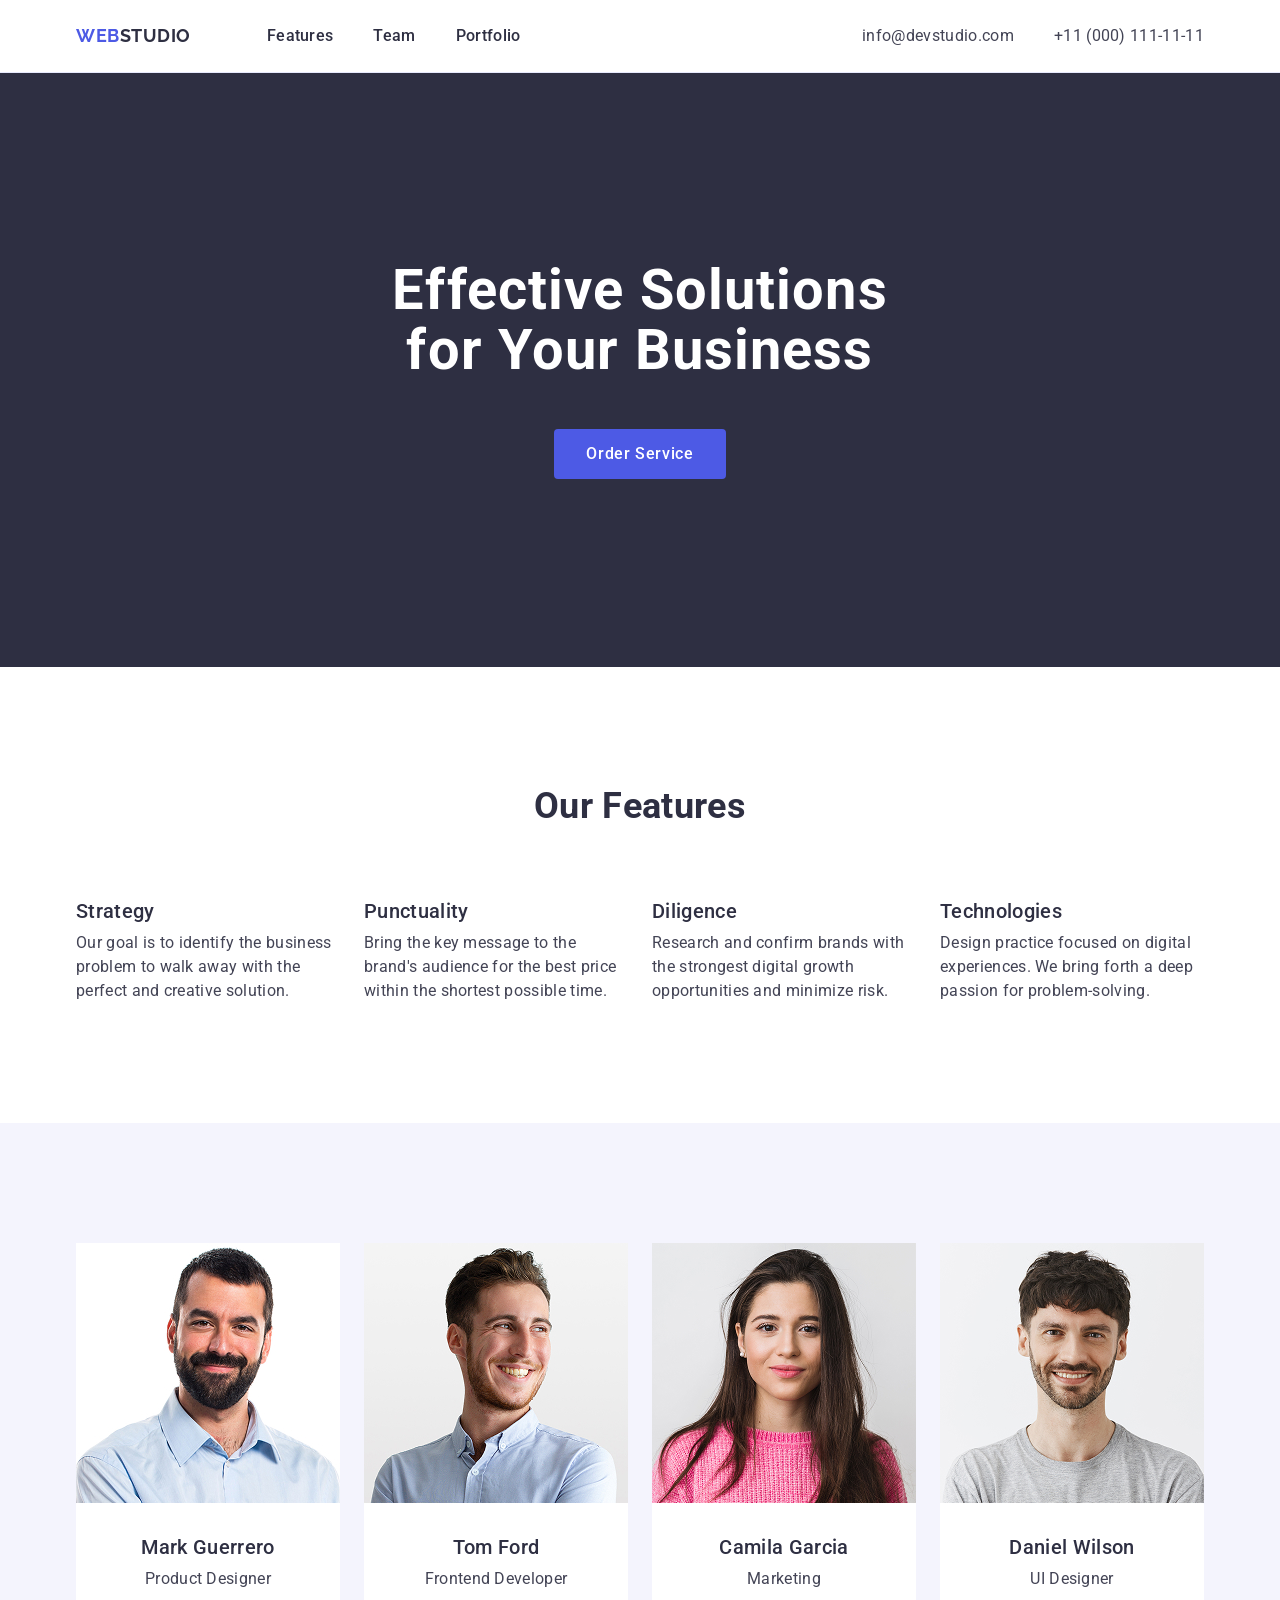
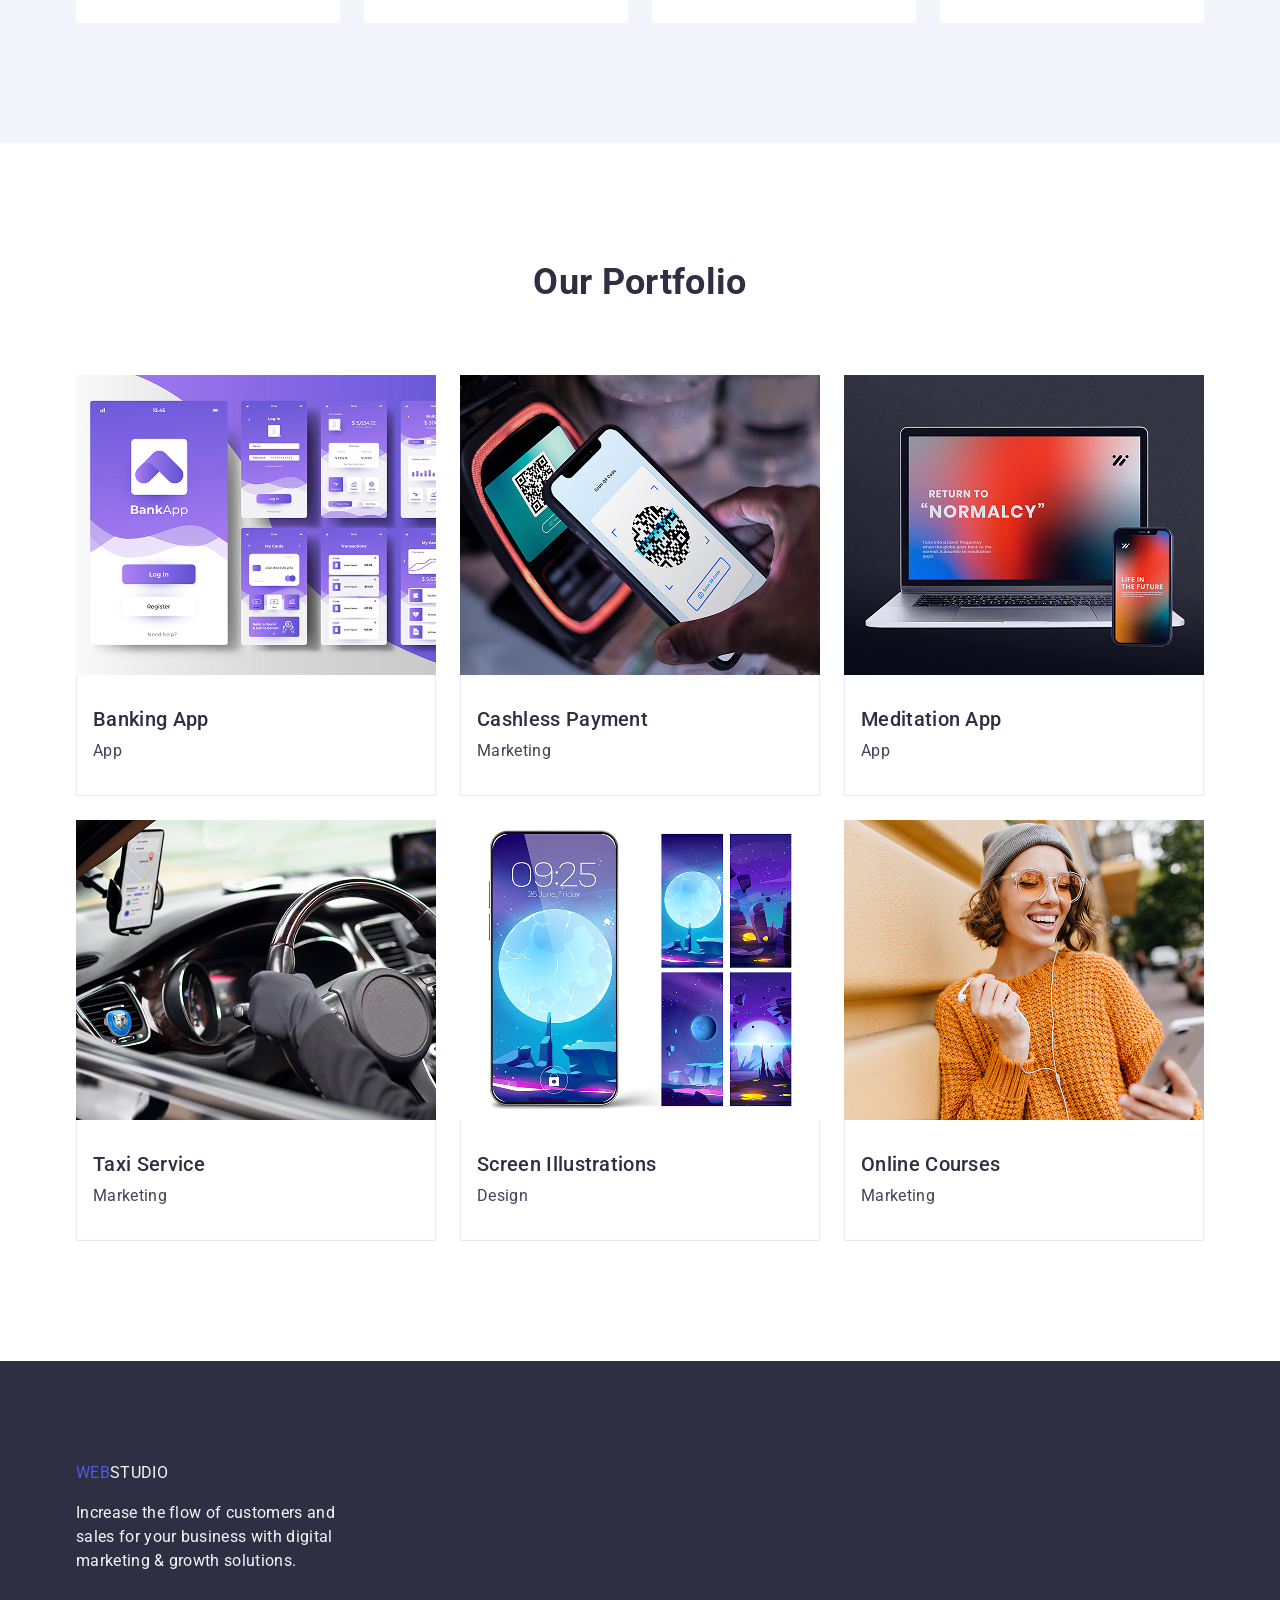
==== index.html @ a08e990a "Initial commit" ====
<!doctype html>
<html lang="en">
  <head>
    <meta charset="UTF-8" />
    <meta name="viewport" content="width=device-width, initial-scale=1.0" />
    <title>WebStudio</title>
    <link rel="preconnect" href="https://fonts.googleapis.com" />
    <link rel="preconnect" href="https://fonts.gstatic.com" crossorigin />
    <link
      href="https://fonts.googleapis.com/css2?family=Raleway:wght@700&family=Roboto:wght@400;500;700&display=swap"
      rel="stylesheet"
    />
    <link
      rel="stylesheet"
      href="https://cdnjs.cloudflare.com/ajax/libs/modern-normalize/3.0.1/modern-normalize.min.css"
      integrity="sha512-q6WgHqiHlKyOqslT/lgBgodhd03Wp4BEqKeW6nNtlOY4quzyG3VoQKFrieaCeSnuVseNKRGpGeDU3qPmabCANg=="
      crossorigin="anonymous"
      referrerpolicy="no-referrer"
    />
    <link rel="stylesheet" href="./css/main.css" />
  </head>
  <body>
    <header class="header" id="header">
      <div class="container">
        <a class="logo" href="./index.html">
          <span class="logo-accent">Web</span>STUDIO</a
        >
        <nav class="main-nav">
          <ul class="main-nav-list">
            <li class="main-nav-item">
              <a class="main-nav-link" href="#features">Features</a>
            </li>
            <li class="main-nav-item">
              <a class="main-nav-link" href="#team">Team</a>
            </li>
            <li class="main-nav-item">
              <a class="main-nav-link" href="#portfolio">Portfolio</a>
            </li>
          </ul>
        </nav>
        <address class="contacts">
          <ul class="contacts-list">
            <li class="contacts-item">
              <a class="contacts-link" href="mailto:info@devstudio.com"
                >info@devstudio.com</a
              >
            </li>
            <li class="contacts-item">
              <a class="contacts-link" href="tel:+110001111111"
                >+11 (000) 111-11-11</a
              >
            </li>
          </ul>
        </address>
      </div>
    </header>
    <main>
      <!-- Hero section-->
      <section class="section hero" id="hero">
        <div class="container">
          <h1 class="hero-title">Effective Solutions for Your Business</h1>
          <button class="btn" type="button">Order Service</button>
        </div>
      </section>

      <!-- Features section-->
      <section class="section features" id="features">
        <div class="container">
          <h2 class="features-title">Our Features</h2>
          <ul class="features-list">
            <li class="features-item">
              <h3 class="card-title">Strategy</h3>
              <p class="card-text">
                Our goal is to identify the business problem to walk away with
                the perfect and creative solution.
              </p>
            </li>
            <li class="features-item">
              <h3 class="card-title">Punctuality</h3>
              <p class="card-text">
                Bring the key message to the brand's audience for the best price
                within the shortest possible time.
              </p>
            </li>
            <li class="features-item">
              <h3 class="card-title">Diligence</h3>
              <p class="card-text">
                Research and confirm brands with the strongest digital growth
                opportunities and minimize risk.
              </p>
            </li>
            <li class="features-item">
              <h3 class="card-title">Technologies</h3>
              <p class="card-text">
                Design practice focused on digital experiences. We bring forth a
                deep passion for problem-solving.
              </p>
            </li>
          </ul>
        </div>
      </section>

      <!-- Team section-->
      <section class="section team" id="team">
        <div class="container">
          <h2 class="sr-only">Our Team</h2>
          <ul class="team-list">
            <li class="team-item">
              <img
                src="./images/team-1.jpg"
                alt="Mark Guerrero"
                width="264"
                height="260"
              />
              <div class="team-card-content">
                <h3 class="card-title">Mark Guerrero</h3>
                <p class="card-text">Product Designer</p>
              </div>
            </li>
            <li class="team-item">
              <img
                src="./images/team-2.jpg"
                alt="Tom Ford"
                width="264"
                height="260"
              />
              <div class="team-card-content">
                <h3 class="card-title">Tom Ford</h3>
                <p class="card-text">Frontend Developer</p>
              </div>
            </li>
            <li class="team-item">
              <img
                src="./images/team-3.jpg"
                alt="Camila Garcia"
                width="264"
                height="260"
              />
              <div class="team-card-content">
                <h3 class="card-title">Camila Garcia</h3>
                <p class="card-text">Marketing</p>
              </div>
            </li>
            <li class="team-item">
              <img
                src="./images/team-4.jpg"
                alt="Daniel Wilson"
                width="264"
                height="260"
              />
              <div class="team-card-content">
                <h3 class="card-title">Daniel Wilson</h3>
                <p class="card-text">UI Designer</p>
              </div>
            </li>
          </ul>
        </div>
      </section>
      <section class="section portfolio" id="portfolio">
        <div class="container">
          <h2 class="section-title">Our Portfolio</h2>
          <ul class="portfolio-list">
            <li class="portfolio-item">
              <img
                src="./images/portfolio-1.jpg"
                alt="Banking app interface"
                width="360"
                height="300"
              />
              <div class="portfolio-card-content">
                <h3 class="card-title">Banking App</h3>
                <p class="card-text">App</p>
              </div>
            </li>
            <li class="portfolio-item">
              <img
                src="./images/portfolio-2.jpg"
                alt="Cashless payment by smartphone"
                width="360"
                height="300"
              />
              <div class="portfolio-card-content">
                <h3 class="card-title">Cashless Payment</h3>
                <p class="card-text">Marketing</p>
              </div>
            </li>
            <li class="portfolio-item">
              <img
                src="./images/portfolio-3.jpg"
                alt="App displayed on a laptop and smartphone"
                width="360"
                height="300"
              />
              <div class="portfolio-card-content">
                <h3 class="card-title">Meditation App</h3>
                <p class="card-text">App</p>
              </div>
            </li>
            <li class="portfolio-item">
              <img
                src="./images/portfolio-4.jpg"
                alt="Driver using a navigation app"
                width="360"
                height="300"
              />
              <div class="portfolio-card-content">
                <h3 class="card-title">Taxi Service</h3>
                <p class="card-text">Marketing</p>
              </div>
            </li>
            <li class="portfolio-item">
              <img
                src="./images/portfolio-5.jpg"
                alt="Smartphone screen illustrations"
                width="360"
                height="300"
              />
              <div class="portfolio-card-content">
                <h3 class="card-title">Screen Illustrations</h3>
                <p class="card-text">Design</p>
              </div>
            </li>
            <li class="portfolio-item">
              <img
                src="./images/portfolio-6.jpg"
                alt="Woman listening to an online course"
                width="360"
                height="300"
              />
              <div class="portfolio-card-content">
                <h3 class="card-title">Online Courses</h3>
                <p class="card-text">Marketing</p>
              </div>
            </li>
          </ul>
        </div>
      </section>
    </main>
    <footer class="footer" id="footer">
      <div class="container">
        <a href="./index.html" class="logo-footer">
          <span class="logo-accent">Web</span>STUDIO
        </a>
        <p class="footer-text">
          Increase the flow of customers and sales for your business with
          digital marketing &amp; growth solutions.
        </p>
      </div>
    </footer>
  </body>
</html>
---- css/main.css ----
@import "./common.css";
@import "./header.css";
@import "./hero.css";
@import "./features.css";
@import "./team.css";
@import "./portfolio.css";
@import "./footer.css";
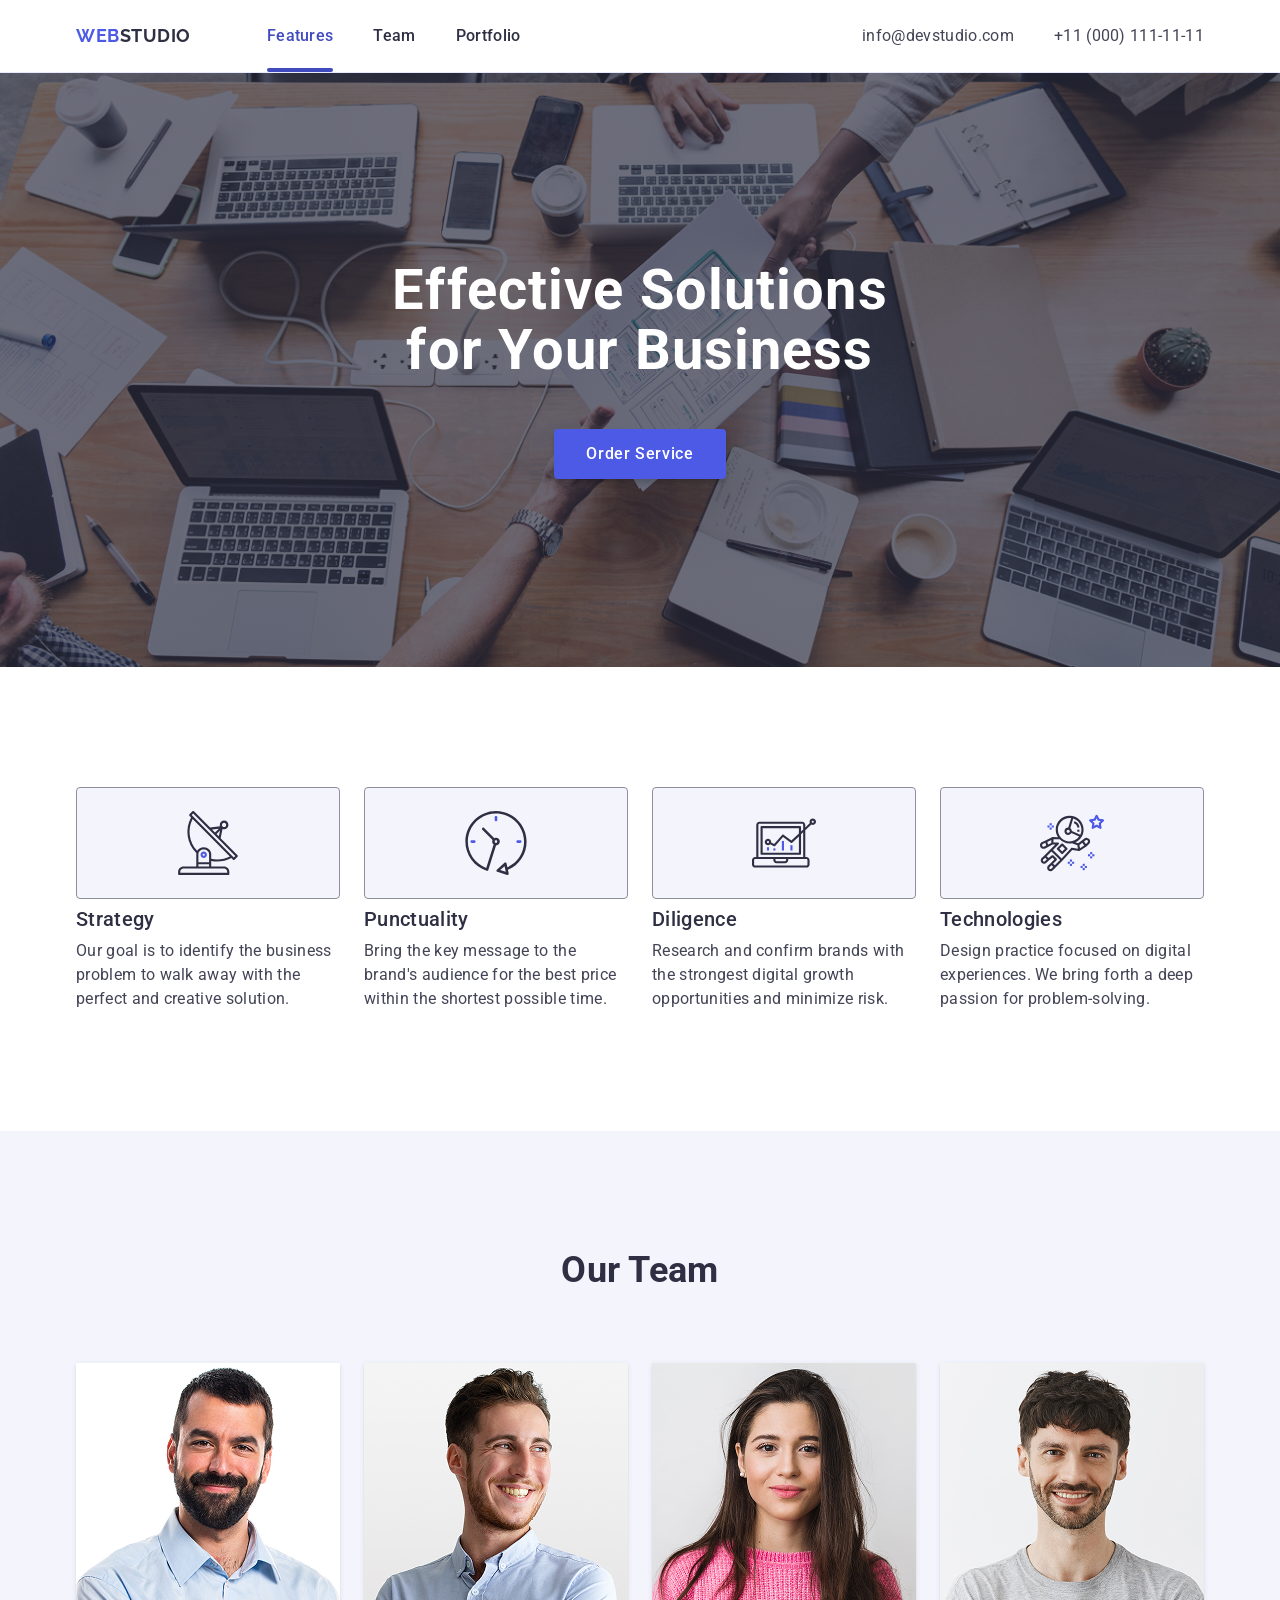
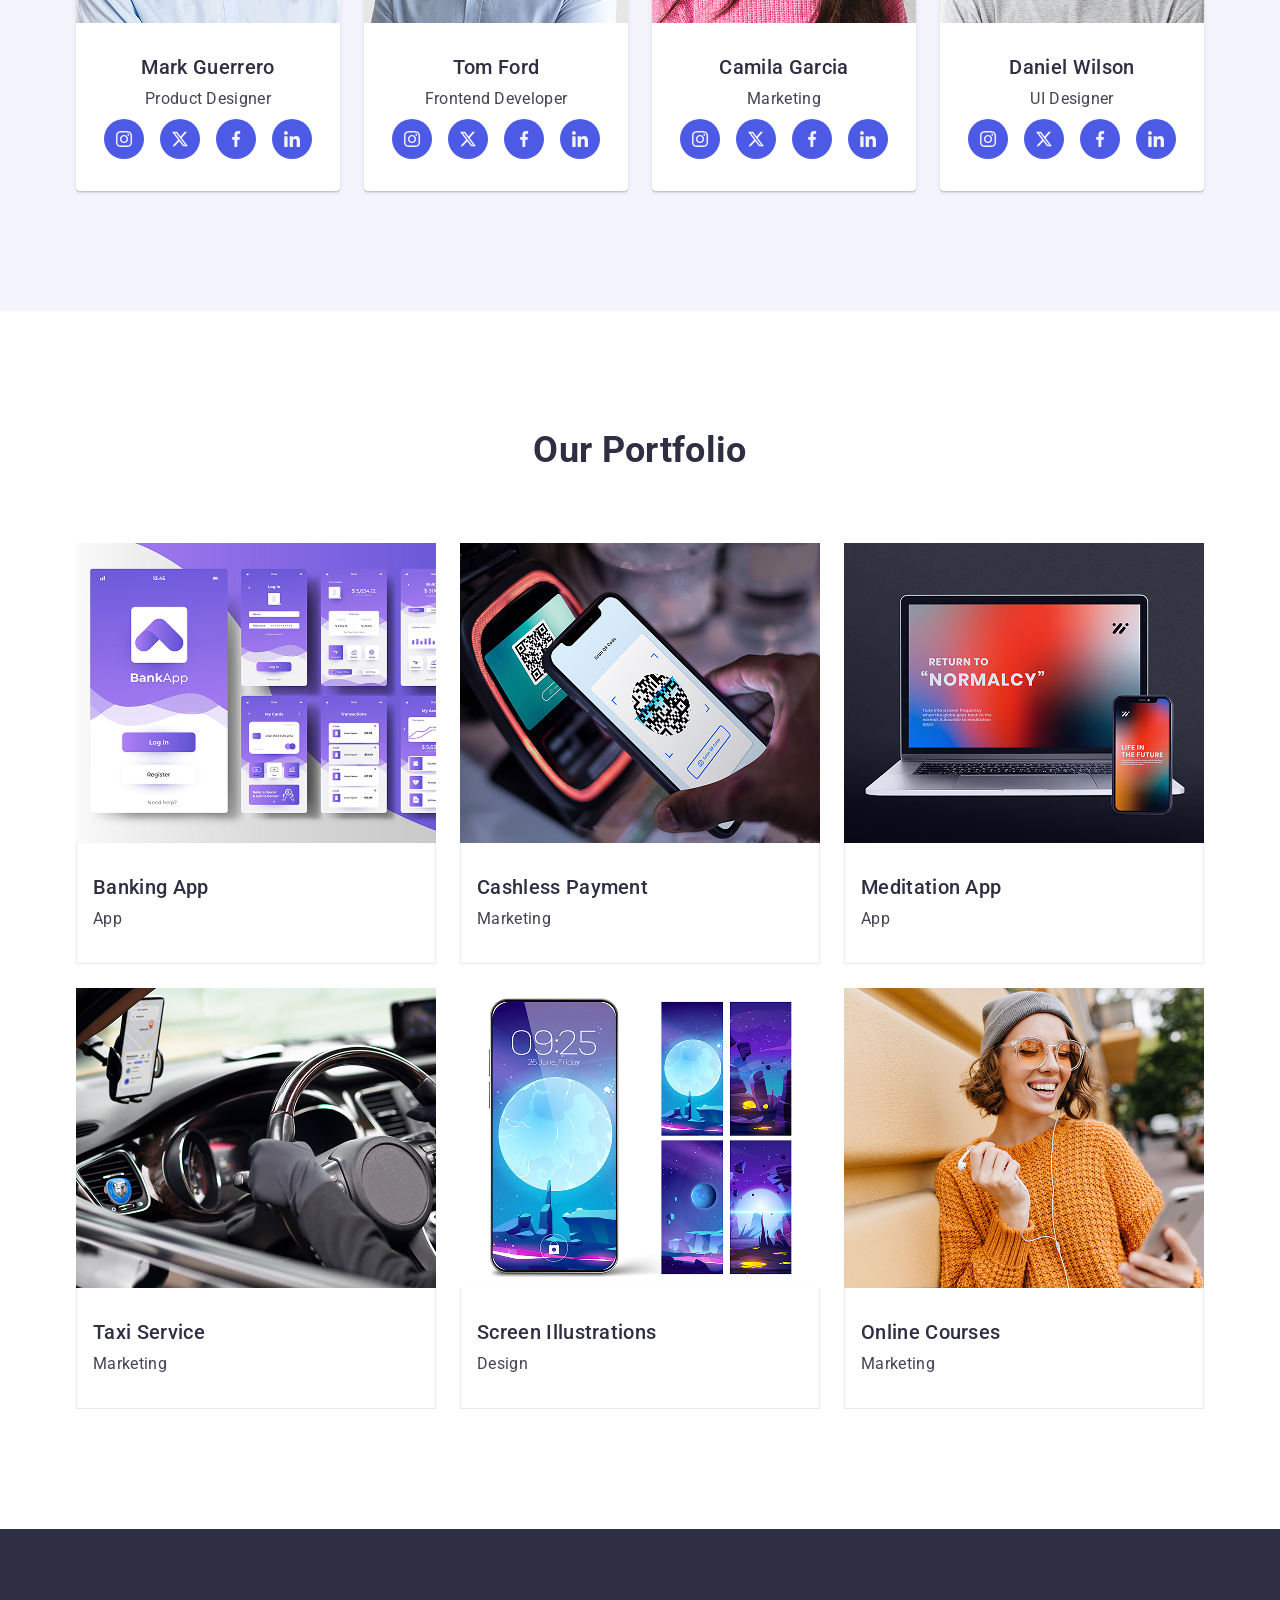
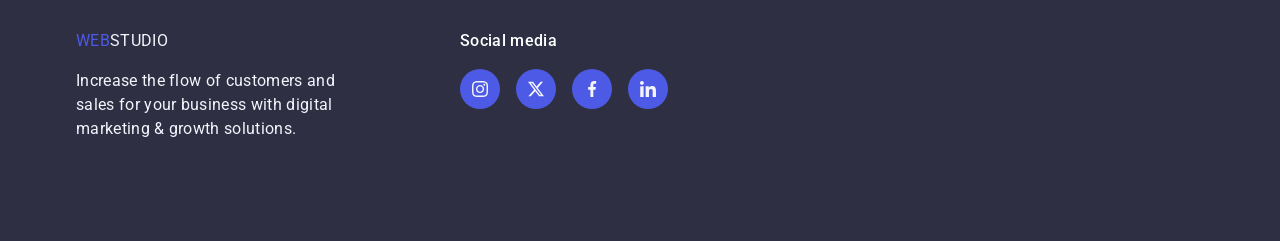
==== commit ac27f2de: "change file" ====
--- a/index.html
+++ b/index.html
@@ -28,7 +28,7 @@
         <nav class="main-nav">
           <ul class="main-nav-list">
             <li class="main-nav-item">
-              <a class="main-nav-link" href="#features">Features</a>
+              <a class="main-nav-link current" href="#features">Features</a>
             </li>
             <li class="main-nav-item">
               <a class="main-nav-link" href="#team">Team</a>
@@ -66,9 +66,14 @@
       <!-- Features section-->
       <section class="section features" id="features">
         <div class="container">
-          <h2 class="features-title">Our Features</h2>
+          <h2 class="sr-only">Our Features</h2>
           <ul class="features-list">
             <li class="features-item">
+              <div class="features-icon-box">
+                <svg class="antena-icon" width="64" height="64">
+                  <use href="./images/icons.svg#antena"></use>
+                </svg>
+              </div>
               <h3 class="card-title">Strategy</h3>
               <p class="card-text">
                 Our goal is to identify the business problem to walk away with
@@ -76,6 +81,11 @@
               </p>
             </li>
             <li class="features-item">
+              <div class="features-icon-box">
+                <svg class="clock-icon" width="64" height="64">
+                  <use href="./images/icons.svg#clock"></use>
+                </svg>
+              </div>
               <h3 class="card-title">Punctuality</h3>
               <p class="card-text">
                 Bring the key message to the brand's audience for the best price
@@ -83,13 +93,24 @@
               </p>
             </li>
             <li class="features-item">
+              <div class="features-icon-box">
+                <svg class="diagram-icon" width="64" height="64">
+                  <use href="./images/icons.svg#diagram"></use>
+                </svg>
+              </div>
               <h3 class="card-title">Diligence</h3>
               <p class="card-text">
                 Research and confirm brands with the strongest digital growth
                 opportunities and minimize risk.
               </p>
             </li>
+
             <li class="features-item">
+              <div class="features-icon-box">
+                <svg class="astronaut-icon" width="64" height="64">
+                  <use href="./images/icons.svg#astronaut"></use>
+                </svg>
+              </div>
               <h3 class="card-title">Technologies</h3>
               <p class="card-text">
                 Design practice focused on digital experiences. We bring forth a
@@ -103,7 +124,7 @@
       <!-- Team section-->
       <section class="section team" id="team">
         <div class="container">
-          <h2 class="sr-only">Our Team</h2>
+          <h2 class="section-title">Our Team</h2>
           <ul class="team-list">
             <li class="team-item">
               <img
@@ -115,6 +136,36 @@
               <div class="team-card-content">
                 <h3 class="card-title">Mark Guerrero</h3>
                 <p class="card-text">Product Designer</p>
+                <ul class="socials-list">
+                  <li>
+                    <a class="socials-link" href="#">
+                      <svg class="socials-icon" width="40" height="40">
+                        <use href="./images/icons.svg#Link"></use>
+                      </svg>
+                    </a>
+                  </li>
+                  <li>
+                    <a class="socials-link" href="#">
+                      <svg class="socials-icon" width="40" height="40">
+                        <use href="./images/icons.svg#Link-1"></use>
+                      </svg>
+                    </a>
+                  </li>
+                  <li>
+                    <a class="socials-link" href="#">
+                      <svg class="socials-icon" width="40" height="40">
+                        <use href="./images/icons.svg#Link-2"></use>
+                      </svg>
+                    </a>
+                  </li>
+                  <li>
+                    <a class="socials-link" href="#">
+                      <svg class="socials-icon" width="40" height="40">
+                        <use href="./images/icons.svg#Link-3"></use>
+                      </svg>
+                    </a>
+                  </li>
+                </ul>
               </div>
             </li>
             <li class="team-item">
@@ -127,6 +178,36 @@
               <div class="team-card-content">
                 <h3 class="card-title">Tom Ford</h3>
                 <p class="card-text">Frontend Developer</p>
+                <ul class="socials-list">
+                  <li>
+                    <a class="socials-link" href="#">
+                      <svg class="socials-icon" width="40" height="40">
+                        <use href="./images/icons.svg#Link"></use>
+                      </svg>
+                    </a>
+                  </li>
+                  <li>
+                    <a class="socials-link" href="#">
+                      <svg class="socials-icon" width="40" height="40">
+                        <use href="./images/icons.svg#Link-1"></use>
+                      </svg>
+                    </a>
+                  </li>
+                  <li>
+                    <a class="socials-link" href="#">
+                      <svg class="socials-icon" width="40" height="40">
+                        <use href="./images/icons.svg#Link-2"></use>
+                      </svg>
+                    </a>
+                  </li>
+                  <li>
+                    <a class="socials-link" href="#">
+                      <svg class="socials-icon" width="40" height="40">
+                        <use href="./images/icons.svg#Link-3"></use>
+                      </svg>
+                    </a>
+                  </li>
+                </ul>
               </div>
             </li>
             <li class="team-item">
@@ -139,6 +220,36 @@
               <div class="team-card-content">
                 <h3 class="card-title">Camila Garcia</h3>
                 <p class="card-text">Marketing</p>
+                <ul class="socials-list">
+                  <li>
+                    <a class="socials-link" href="#">
+                      <svg class="socials-icon" width="40" height="40">
+                        <use href="./images/icons.svg#Link"></use>
+                      </svg>
+                    </a>
+                  </li>
+                  <li>
+                    <a class="socials-link" href="#">
+                      <svg class="socials-icon" width="40" height="40">
+                        <use href="./images/icons.svg#Link-1"></use>
+                      </svg>
+                    </a>
+                  </li>
+                  <li>
+                    <a class="socials-link" href="#">
+                      <svg class="socials-icon" width="40" height="40">
+                        <use href="./images/icons.svg#Link-2"></use>
+                      </svg>
+                    </a>
+                  </li>
+                  <li>
+                    <a class="socials-link" href="#">
+                      <svg class="socials-icon" width="40" height="40">
+                        <use href="./images/icons.svg#Link-3"></use>
+                      </svg>
+                    </a>
+                  </li>
+                </ul>
               </div>
             </li>
             <li class="team-item">
@@ -151,6 +262,36 @@
               <div class="team-card-content">
                 <h3 class="card-title">Daniel Wilson</h3>
                 <p class="card-text">UI Designer</p>
+                <ul class="socials-list">
+                  <li>
+                    <a class="socials-link" href="#">
+                      <svg class="socials-icon" width="40" height="40">
+                        <use href="./images/icons.svg#Link"></use>
+                      </svg>
+                    </a>
+                  </li>
+                  <li>
+                    <a class="socials-link" href="#">
+                      <svg class="socials-icon" width="40" height="40">
+                        <use href="./images/icons.svg#Link-1"></use>
+                      </svg>
+                    </a>
+                  </li>
+                  <li>
+                    <a class="socials-link" href="#">
+                      <svg class="socials-icon" width="40" height="40">
+                        <use href="./images/icons.svg#Link-2"></use>
+                      </svg>
+                    </a>
+                  </li>
+                  <li>
+                    <a class="socials-link" href="#">
+                      <svg class="socials-icon" width="40" height="40">
+                        <use href="./images/icons.svg#Link-3"></use>
+                      </svg>
+                    </a>
+                  </li>
+                </ul>
               </div>
             </li>
           </ul>
@@ -161,72 +302,115 @@
           <h2 class="section-title">Our Portfolio</h2>
           <ul class="portfolio-list">
             <li class="portfolio-item">
-              <img
-                src="./images/portfolio-1.jpg"
-                alt="Banking app interface"
-                width="360"
-                height="300"
-              />
+              <div class="portfolio-image-wrapper">
+                <img
+                  src="./images/portfolio-1.jpg"
+                  alt="Banking app interface"
+                  width="360"
+                  height="300"
+                />
+
+                <p class="overlay">
+                  14 Stylish and User-Friendly App Design Concepts · Task
+                  Manager App · Calorie Tracker App · Exotic Fruit Ecommerce App
+                  · Cloud Storage App
+                </p>
+              </div>
               <div class="portfolio-card-content">
                 <h3 class="card-title">Banking App</h3>
                 <p class="card-text">App</p>
               </div>
             </li>
             <li class="portfolio-item">
-              <img
-                src="./images/portfolio-2.jpg"
-                alt="Cashless payment by smartphone"
-                width="360"
-                height="300"
-              />
+              <div class="portfolio-image-wrapper">
+                <img
+                  src="./images/portfolio-2.jpg"
+                  alt="Cashless payment by smartphone"
+                  width="360"
+                  height="300"
+                />
+                <p class="overlay">
+                  14 Stylish and User-Friendly App Design Concepts · Task
+                  Manager App · Calorie Tracker App · Exotic Fruit Ecommerce App
+                  · Cloud Storage App
+                </p>
+              </div>
               <div class="portfolio-card-content">
                 <h3 class="card-title">Cashless Payment</h3>
                 <p class="card-text">Marketing</p>
               </div>
             </li>
             <li class="portfolio-item">
-              <img
-                src="./images/portfolio-3.jpg"
-                alt="App displayed on a laptop and smartphone"
-                width="360"
-                height="300"
-              />
+              <div class="portfolio-image-wrapper">
+                <img
+                  src="./images/portfolio-3.jpg"
+                  alt="App displayed on a laptop and smartphone"
+                  width="360"
+                  height="300"
+                />
+                <p class="overlay">
+                  14 Stylish and User-Friendly App Design Concepts · Task
+                  Manager App · Calorie Tracker App · Exotic Fruit Ecommerce App
+                  · Cloud Storage App
+                </p>
+              </div>
               <div class="portfolio-card-content">
                 <h3 class="card-title">Meditation App</h3>
                 <p class="card-text">App</p>
               </div>
             </li>
             <li class="portfolio-item">
-              <img
-                src="./images/portfolio-4.jpg"
-                alt="Driver using a navigation app"
-                width="360"
-                height="300"
-              />
+              <div class="portfolio-image-wrapper">
+                <img
+                  src="./images/portfolio-4.jpg"
+                  alt="Driver using a navigation app"
+                  width="360"
+                  height="300"
+                />
+                <p class="overlay">
+                  14 Stylish and User-Friendly App Design Concepts · Task
+                  Manager App · Calorie Tracker App · Exotic Fruit Ecommerce App
+                  · Cloud Storage App
+                </p>
+              </div>
               <div class="portfolio-card-content">
                 <h3 class="card-title">Taxi Service</h3>
                 <p class="card-text">Marketing</p>
               </div>
             </li>
             <li class="portfolio-item">
-              <img
-                src="./images/portfolio-5.jpg"
-                alt="Smartphone screen illustrations"
-                width="360"
-                height="300"
-              />
+              <div class="portfolio-image-wrapper">
+                <img
+                  src="./images/portfolio-5.jpg"
+                  alt="Smartphone screen illustrations"
+                  width="360"
+                  height="300"
+                />
+                <p class="overlay">
+                  14 Stylish and User-Friendly App Design Concepts · Task
+                  Manager App · Calorie Tracker App · Exotic Fruit Ecommerce App
+                  · Cloud Storage App
+                </p>
+              </div>
               <div class="portfolio-card-content">
                 <h3 class="card-title">Screen Illustrations</h3>
                 <p class="card-text">Design</p>
               </div>
             </li>
             <li class="portfolio-item">
-              <img
-                src="./images/portfolio-6.jpg"
-                alt="Woman listening to an online course"
-                width="360"
-                height="300"
-              />
+              <div class="portfolio-image-wrapper">
+                <img
+                  src="./images/portfolio-6.jpg"
+                  alt="Woman listening to an online course"
+                  width="360"
+                  height="300"
+                />
+                <p class="overlay">
+                  14 Stylish and User-Friendly App Design Concepts · Task
+                  Manager App · Calorie Tracker App · Exotic Fruit Ecommerce App
+                  · Cloud Storage App
+                </p>
+              </div>
               <div class="portfolio-card-content">
                 <h3 class="card-title">Online Courses</h3>
                 <p class="card-text">Marketing</p>
@@ -238,13 +422,49 @@
     </main>
     <footer class="footer" id="footer">
       <div class="container">
-        <a href="./index.html" class="logo-footer">
-          <span class="logo-accent">Web</span>STUDIO
-        </a>
-        <p class="footer-text">
-          Increase the flow of customers and sales for your business with
-          digital marketing &amp; growth solutions.
-        </p>
+        <div class="footer-info">
+          <a href="./index.html" class="logo-footer">
+            <span class="logo-accent">Web</span>STUDIO
+          </a>
+          <p class="footer-text">
+            Increase the flow of customers and sales for your business with
+            digital marketing &amp; growth solutions.
+          </p>
+        </div>
+
+        <div class="footer-socials">
+          <h4 class="footer-socials-title">Social media</h4>
+          <ul class="socials-list">
+            <li>
+              <a class="footer-socials-link" href="#">
+                <svg class="footer-socials-icon" width="40" height="40">
+                  <use href="./images/icons.svg#Link"></use>
+                </svg>
+              </a>
+            </li>
+            <li>
+              <a class="footer-socials-link" href="#">
+                <svg class="footer-socials-icon" width="40" height="40">
+                  <use href="./images/icons.svg#Link-1"></use>
+                </svg>
+              </a>
+            </li>
+            <li>
+              <a class="footer-socials-link" href="#">
+                <svg class="footer-socials-icon" width="40" height="40">
+                  <use href="./images/icons.svg#Link-2"></use>
+                </svg>
+              </a>
+            </li>
+            <li>
+              <a class="footer-socials-link" href="#">
+                <svg class="footer-socials-icon" width="40" height="40">
+                  <use href="./images/icons.svg#Link-3"></use>
+                </svg>
+              </a>
+            </li>
+          </ul>
+        </div>
       </div>
     </footer>
   </body>
--- a/css/main.css
+++ b/css/main.css
@@ -3,5 +3,6 @@
 @import "./hero.css";
 @import "./features.css";
 @import "./team.css";
-@import "./portfolio.css";
 @import "./footer.css";
+
+@import "./portfolio.css";
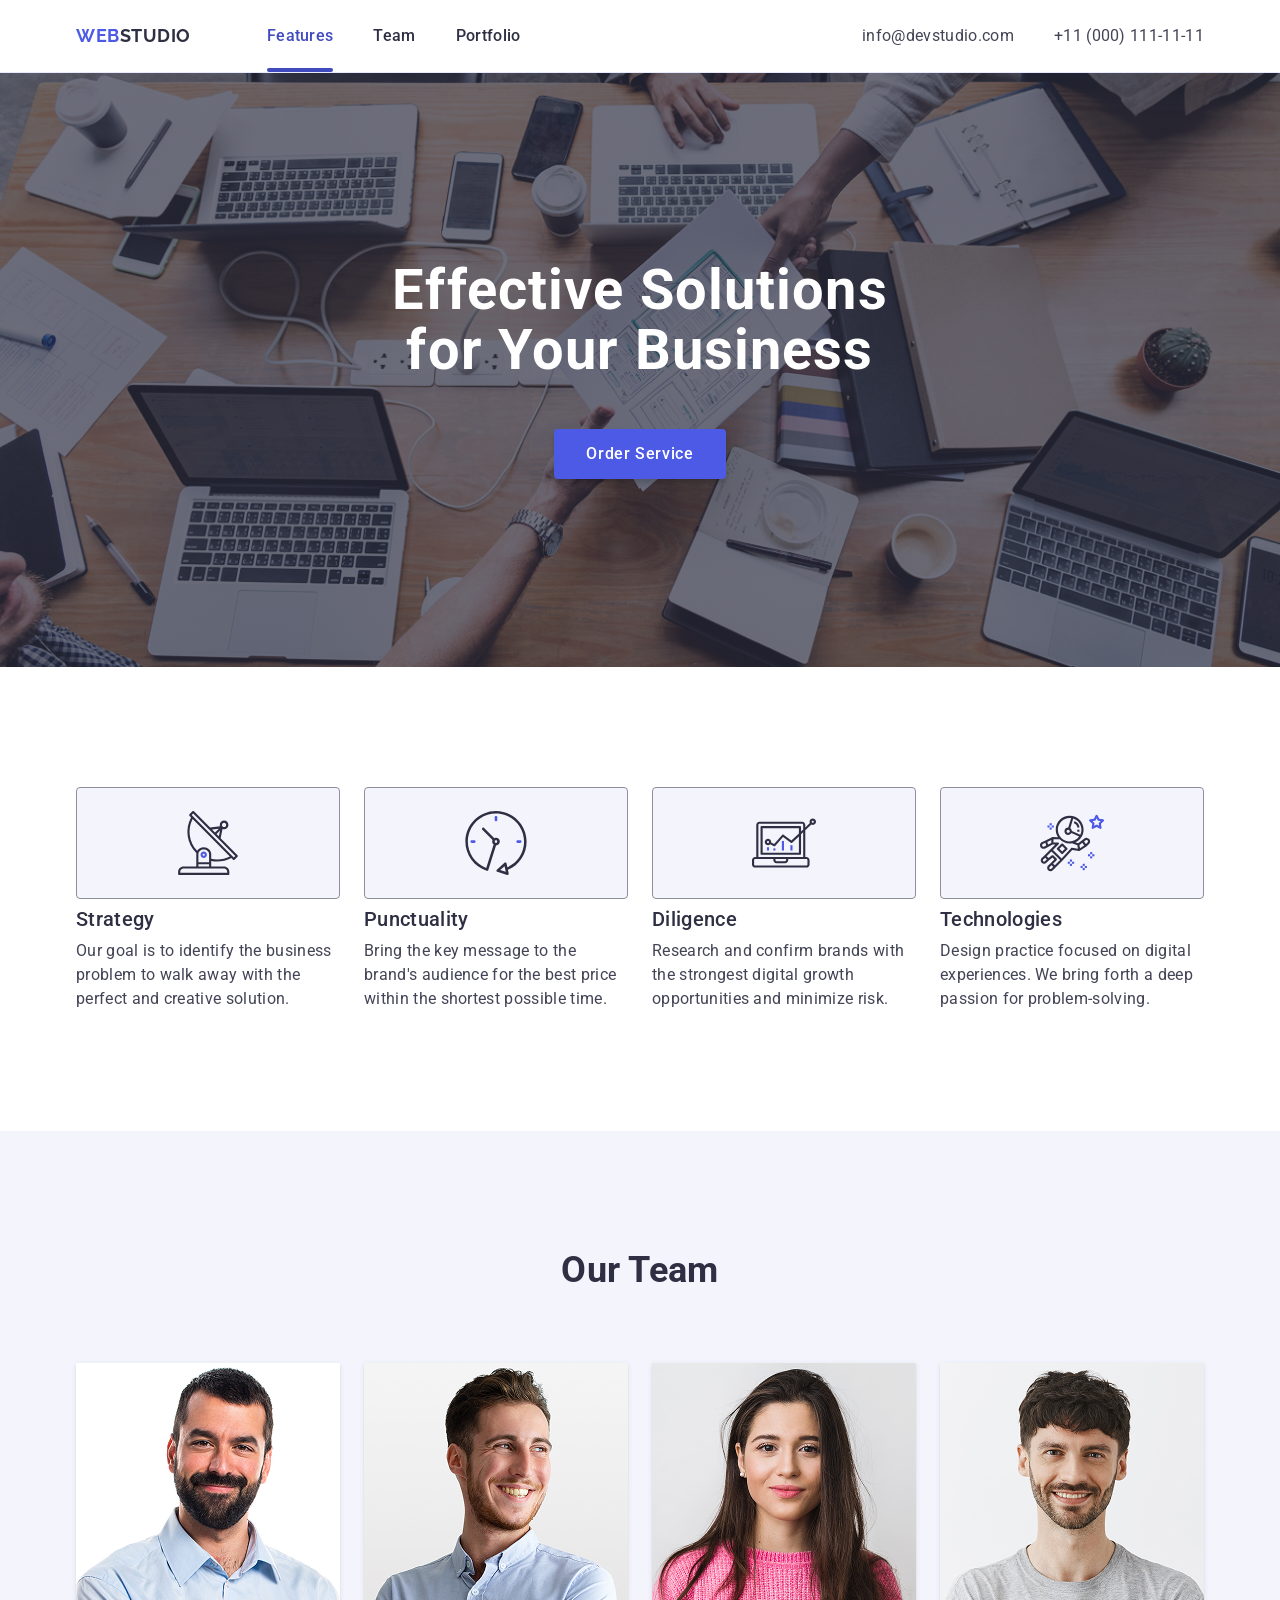
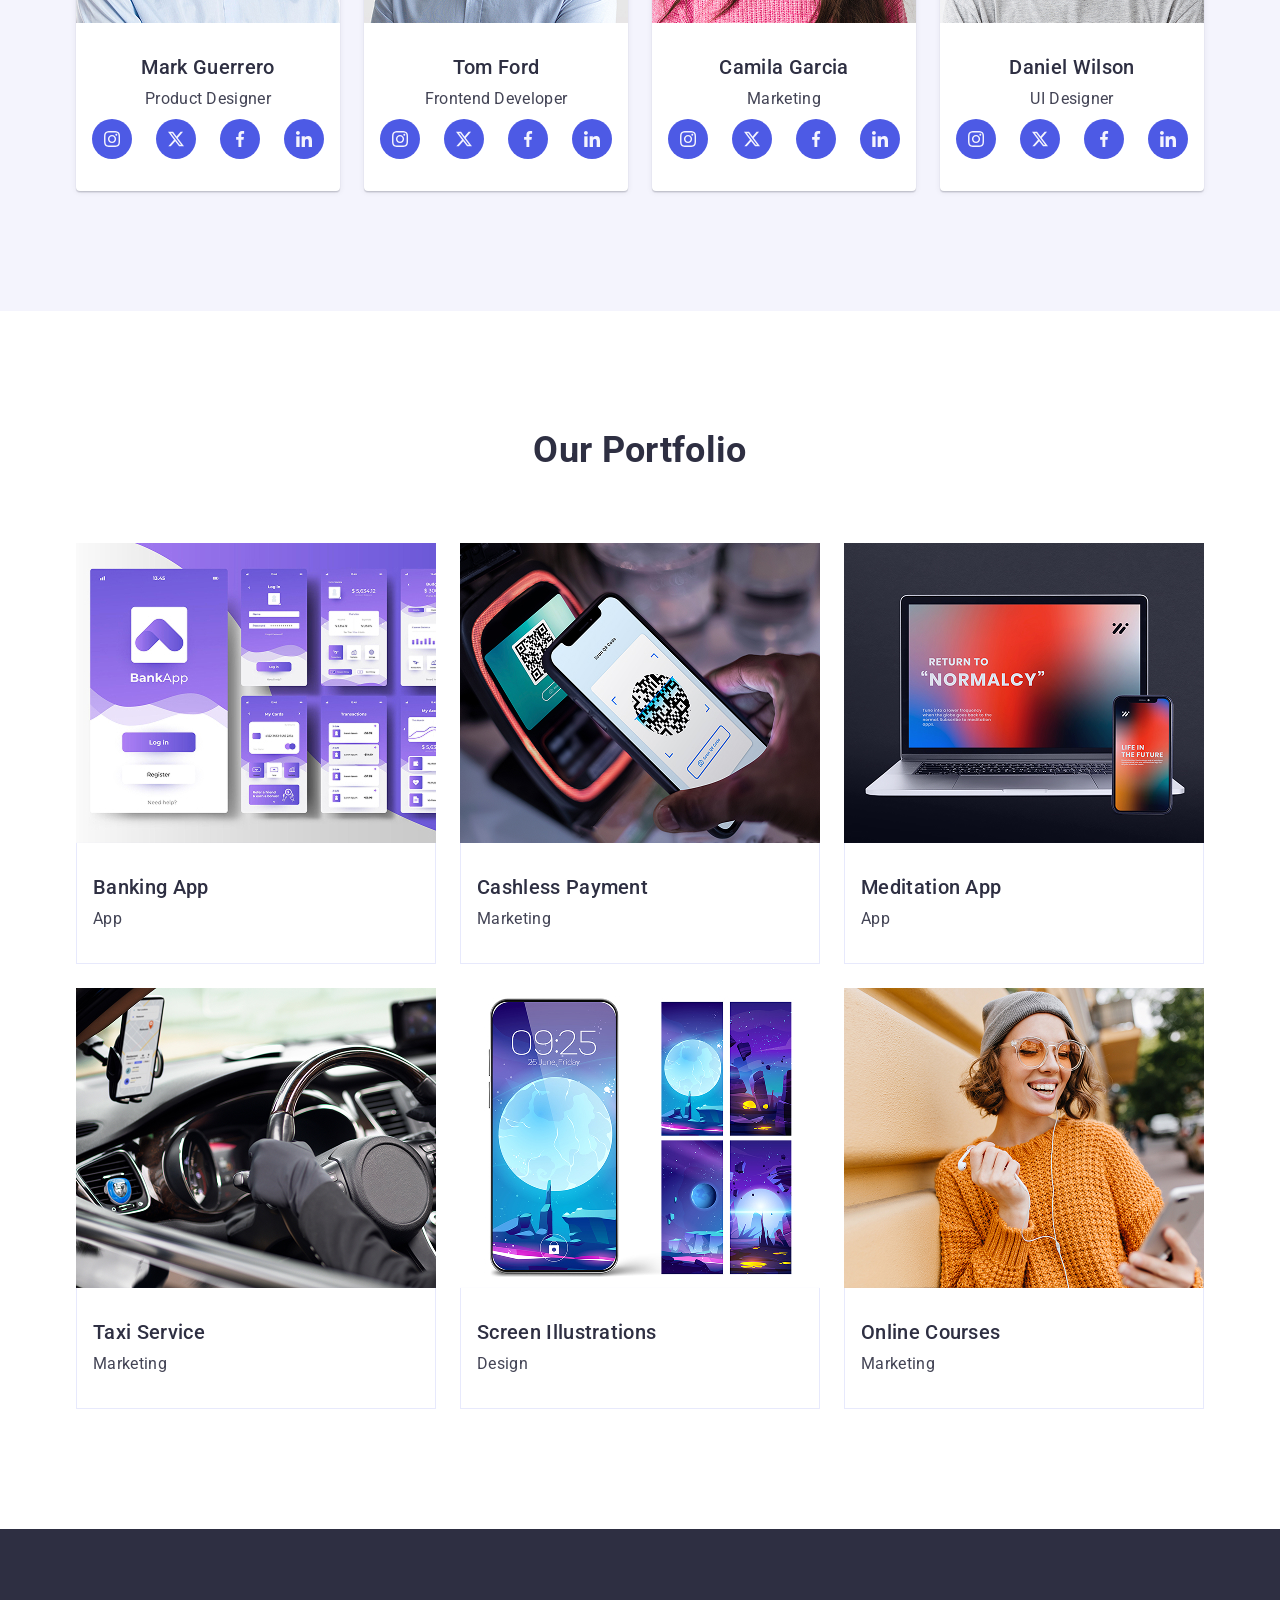
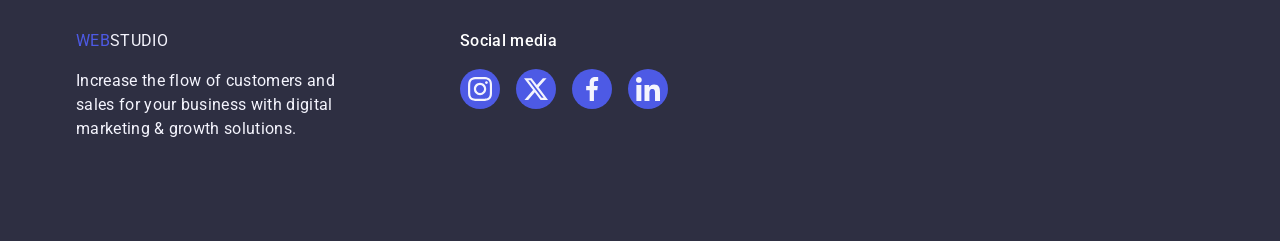
==== commit 8eee16a0: "Fix link focus states, social icons, and card spacing" ====
--- a/index.html
+++ b/index.html
@@ -66,7 +66,7 @@
       <!-- Features section-->
       <section class="section features" id="features">
         <div class="container">
-          <h2 class="sr-only">Our Features</h2>
+          <h2 class="sr-only">Our features</h2>
           <ul class="features-list">
             <li class="features-item">
               <div class="features-icon-box">
@@ -139,28 +139,28 @@
                 <ul class="socials-list">
                   <li>
                     <a class="socials-link" href="#">
-                      <svg class="socials-icon" width="40" height="40">
+                      <svg class="socials-icon" width="16" height="16">
                         <use href="./images/icons.svg#Link"></use>
                       </svg>
                     </a>
                   </li>
                   <li>
                     <a class="socials-link" href="#">
-                      <svg class="socials-icon" width="40" height="40">
+                      <svg class="socials-icon" width="16" height="16">
                         <use href="./images/icons.svg#Link-1"></use>
                       </svg>
                     </a>
                   </li>
                   <li>
                     <a class="socials-link" href="#">
-                      <svg class="socials-icon" width="40" height="40">
+                      <svg class="socials-icon" width="16" height="16">
                         <use href="./images/icons.svg#Link-2"></use>
                       </svg>
                     </a>
                   </li>
                   <li>
                     <a class="socials-link" href="#">
-                      <svg class="socials-icon" width="40" height="40">
+                      <svg class="socials-icon" width="16" height="16">
                         <use href="./images/icons.svg#Link-3"></use>
                       </svg>
                     </a>
@@ -181,28 +181,28 @@
                 <ul class="socials-list">
                   <li>
                     <a class="socials-link" href="#">
-                      <svg class="socials-icon" width="40" height="40">
+                      <svg class="socials-icon" width="16" height="16">
                         <use href="./images/icons.svg#Link"></use>
                       </svg>
                     </a>
                   </li>
                   <li>
                     <a class="socials-link" href="#">
-                      <svg class="socials-icon" width="40" height="40">
+                      <svg class="socials-icon" width="16" height="16">
                         <use href="./images/icons.svg#Link-1"></use>
                       </svg>
                     </a>
                   </li>
                   <li>
                     <a class="socials-link" href="#">
-                      <svg class="socials-icon" width="40" height="40">
+                      <svg class="socials-icon" width="16" height="16">
                         <use href="./images/icons.svg#Link-2"></use>
                       </svg>
                     </a>
                   </li>
                   <li>
                     <a class="socials-link" href="#">
-                      <svg class="socials-icon" width="40" height="40">
+                      <svg class="socials-icon" width="16" height="16">
                         <use href="./images/icons.svg#Link-3"></use>
                       </svg>
                     </a>
@@ -223,28 +223,28 @@
                 <ul class="socials-list">
                   <li>
                     <a class="socials-link" href="#">
-                      <svg class="socials-icon" width="40" height="40">
+                      <svg class="socials-icon" width="16" height="16">
                         <use href="./images/icons.svg#Link"></use>
                       </svg>
                     </a>
                   </li>
                   <li>
                     <a class="socials-link" href="#">
-                      <svg class="socials-icon" width="40" height="40">
+                      <svg class="socials-icon" width="16" height="16">
                         <use href="./images/icons.svg#Link-1"></use>
                       </svg>
                     </a>
                   </li>
                   <li>
                     <a class="socials-link" href="#">
-                      <svg class="socials-icon" width="40" height="40">
+                      <svg class="socials-icon" width="16" height="16">
                         <use href="./images/icons.svg#Link-2"></use>
                       </svg>
                     </a>
                   </li>
                   <li>
                     <a class="socials-link" href="#">
-                      <svg class="socials-icon" width="40" height="40">
+                      <svg class="socials-icon" width="16" height="16">
                         <use href="./images/icons.svg#Link-3"></use>
                       </svg>
                     </a>
@@ -265,28 +265,28 @@
                 <ul class="socials-list">
                   <li>
                     <a class="socials-link" href="#">
-                      <svg class="socials-icon" width="40" height="40">
+                      <svg class="socials-icon" width="16" height="16">
                         <use href="./images/icons.svg#Link"></use>
                       </svg>
                     </a>
                   </li>
                   <li>
                     <a class="socials-link" href="#">
-                      <svg class="socials-icon" width="40" height="40">
+                      <svg class="socials-icon" width="16" height="16">
                         <use href="./images/icons.svg#Link-1"></use>
                       </svg>
                     </a>
                   </li>
                   <li>
                     <a class="socials-link" href="#">
-                      <svg class="socials-icon" width="40" height="40">
+                      <svg class="socials-icon" width="16" height="16">
                         <use href="./images/icons.svg#Link-2"></use>
                       </svg>
                     </a>
                   </li>
                   <li>
                     <a class="socials-link" href="#">
-                      <svg class="socials-icon" width="40" height="40">
+                      <svg class="socials-icon" width="16" height="16">
                         <use href="./images/icons.svg#Link-3"></use>
                       </svg>
                     </a>
@@ -437,28 +437,28 @@
           <ul class="socials-list">
             <li>
               <a class="footer-socials-link" href="#">
-                <svg class="footer-socials-icon" width="40" height="40">
+                <svg class="footer-socials-icon" width="24" height="24">
                   <use href="./images/icons.svg#Link"></use>
                 </svg>
               </a>
             </li>
             <li>
               <a class="footer-socials-link" href="#">
-                <svg class="footer-socials-icon" width="40" height="40">
+                <svg class="footer-socials-icon" width="24" height="24">
                   <use href="./images/icons.svg#Link-1"></use>
                 </svg>
               </a>
             </li>
             <li>
               <a class="footer-socials-link" href="#">
-                <svg class="footer-socials-icon" width="40" height="40">
+                <svg class="footer-socials-icon" width="24" height="24">
                   <use href="./images/icons.svg#Link-2"></use>
                 </svg>
               </a>
             </li>
             <li>
               <a class="footer-socials-link" href="#">
-                <svg class="footer-socials-icon" width="40" height="40">
+                <svg class="footer-socials-icon" width="24" height="24">
                   <use href="./images/icons.svg#Link-3"></use>
                 </svg>
               </a>
--- a/css/main.css
+++ b/css/main.css
@@ -3,6 +3,5 @@
 @import "./hero.css";
 @import "./features.css";
 @import "./team.css";
+@import "./portfolio.css";
 @import "./footer.css";
-
-@import "./portfolio.css";
